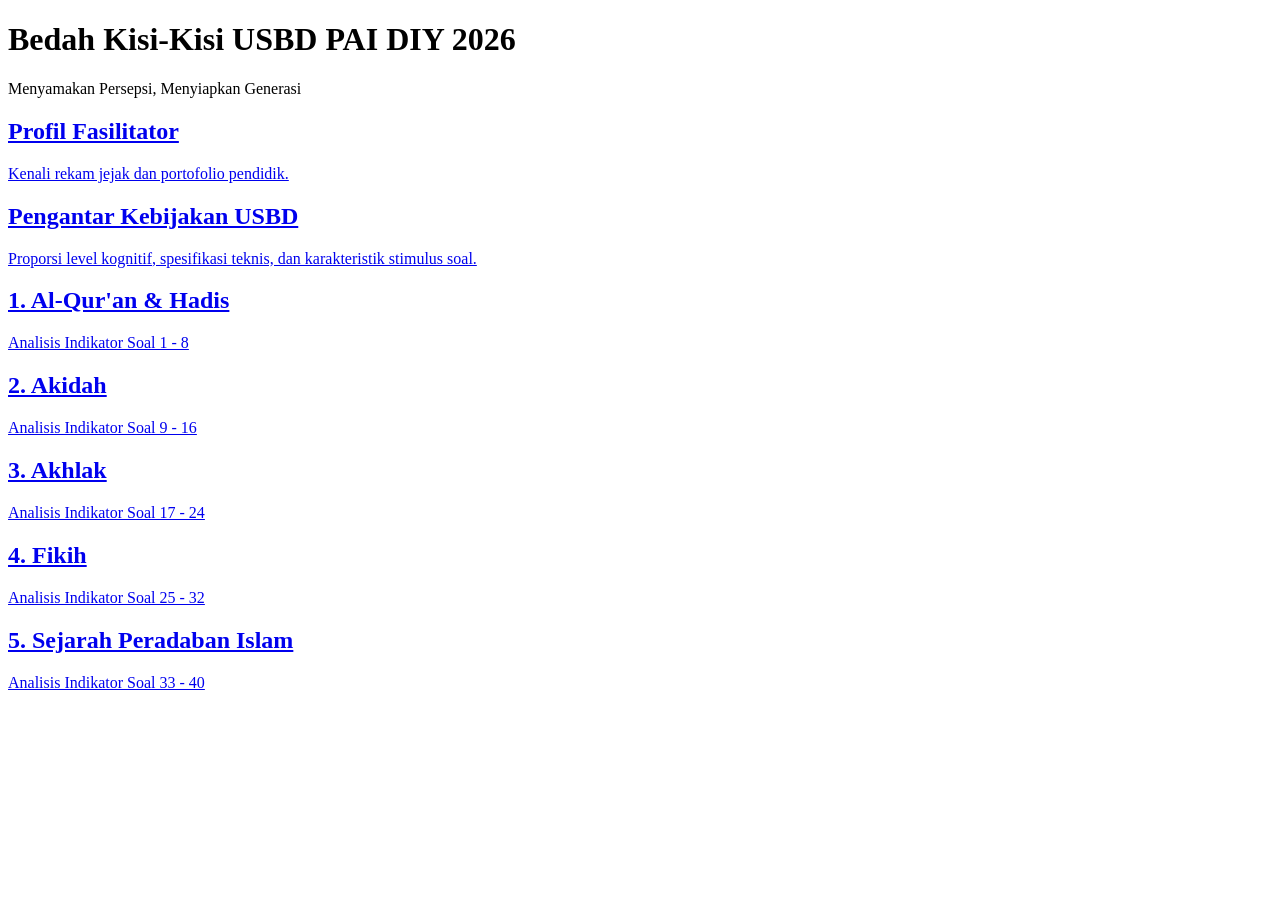
==== index.html @ 03d5493b "Create index.html" ====
<!DOCTYPE html>
<html lang="id">
<head>
    <meta charset="UTF-8">
    <meta name="viewport" content="width=device-width, initial-scale=1.0">
    <title>Portal Bedah Kisi-Kisi USBD PAI DIY 2026</title>
    <link rel="stylesheet" href="style.css">
</head>
<body>
    <div class="portal-container">
        <header class="portal-header">
            <h1>Bedah Kisi-Kisi USBD PAI DIY 2026</h1>
            <p>Menyamakan Persepsi, Menyiapkan Generasi</p>
        </header>

        <main class="menu-grid">
            <a href="profil.html" class="menu-card highlight">
                <h2>Profil Fasilitator</h2>
                <p>Kenali rekam jejak dan portofolio pendidik.</p>
            </a>
            <a href="pengantar.html" class="menu-card highlight">
                <h2>Pengantar Kebijakan USBD</h2>
                <p>Proporsi level kognitif, spesifikasi teknis, dan karakteristik stimulus soal.</p>
            </a>
            <a href="quran-hadis.html" class="menu-card">
                <h2>1. Al-Qur'an & Hadis</h2>
                <p>Analisis Indikator Soal 1 - 8</p>
            </a>
            <a href="akidah.html" class="menu-card">
                <h2>2. Akidah</h2>
                <p>Analisis Indikator Soal 9 - 16</p>
            </a>
            <a href="akhlak.html" class="menu-card">
                <h2>3. Akhlak</h2>
                <p>Analisis Indikator Soal 17 - 24</p>
            </a>
            <a href="fikih.html" class="menu-card">
                <h2>4. Fikih</h2>
                <p>Analisis Indikator Soal 25 - 32</p>
            </a>
            <a href="spi.html" class="menu-card">
                <h2>5. Sejarah Peradaban Islam</h2>
                <p>Analisis Indikator Soal 33 - 40</p>
            </a>
        </main>
    </div>
</body>
</html>
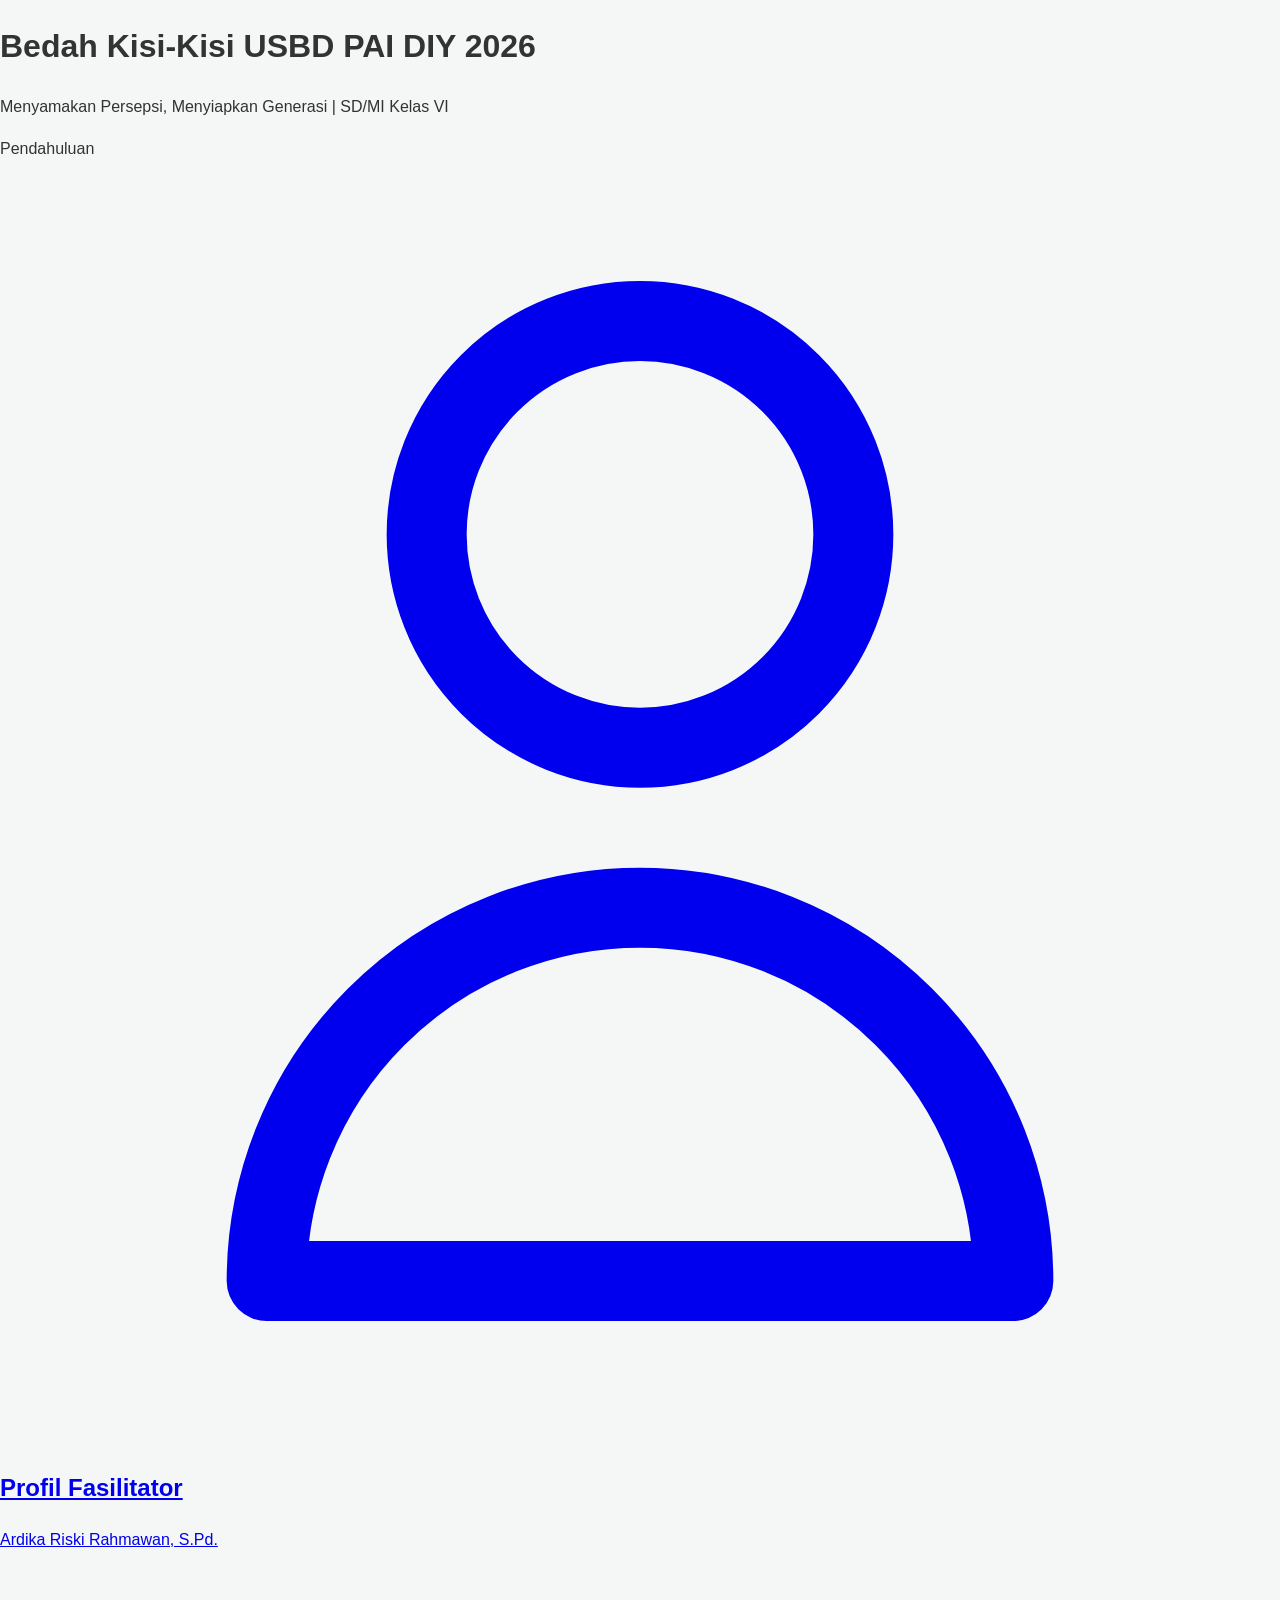
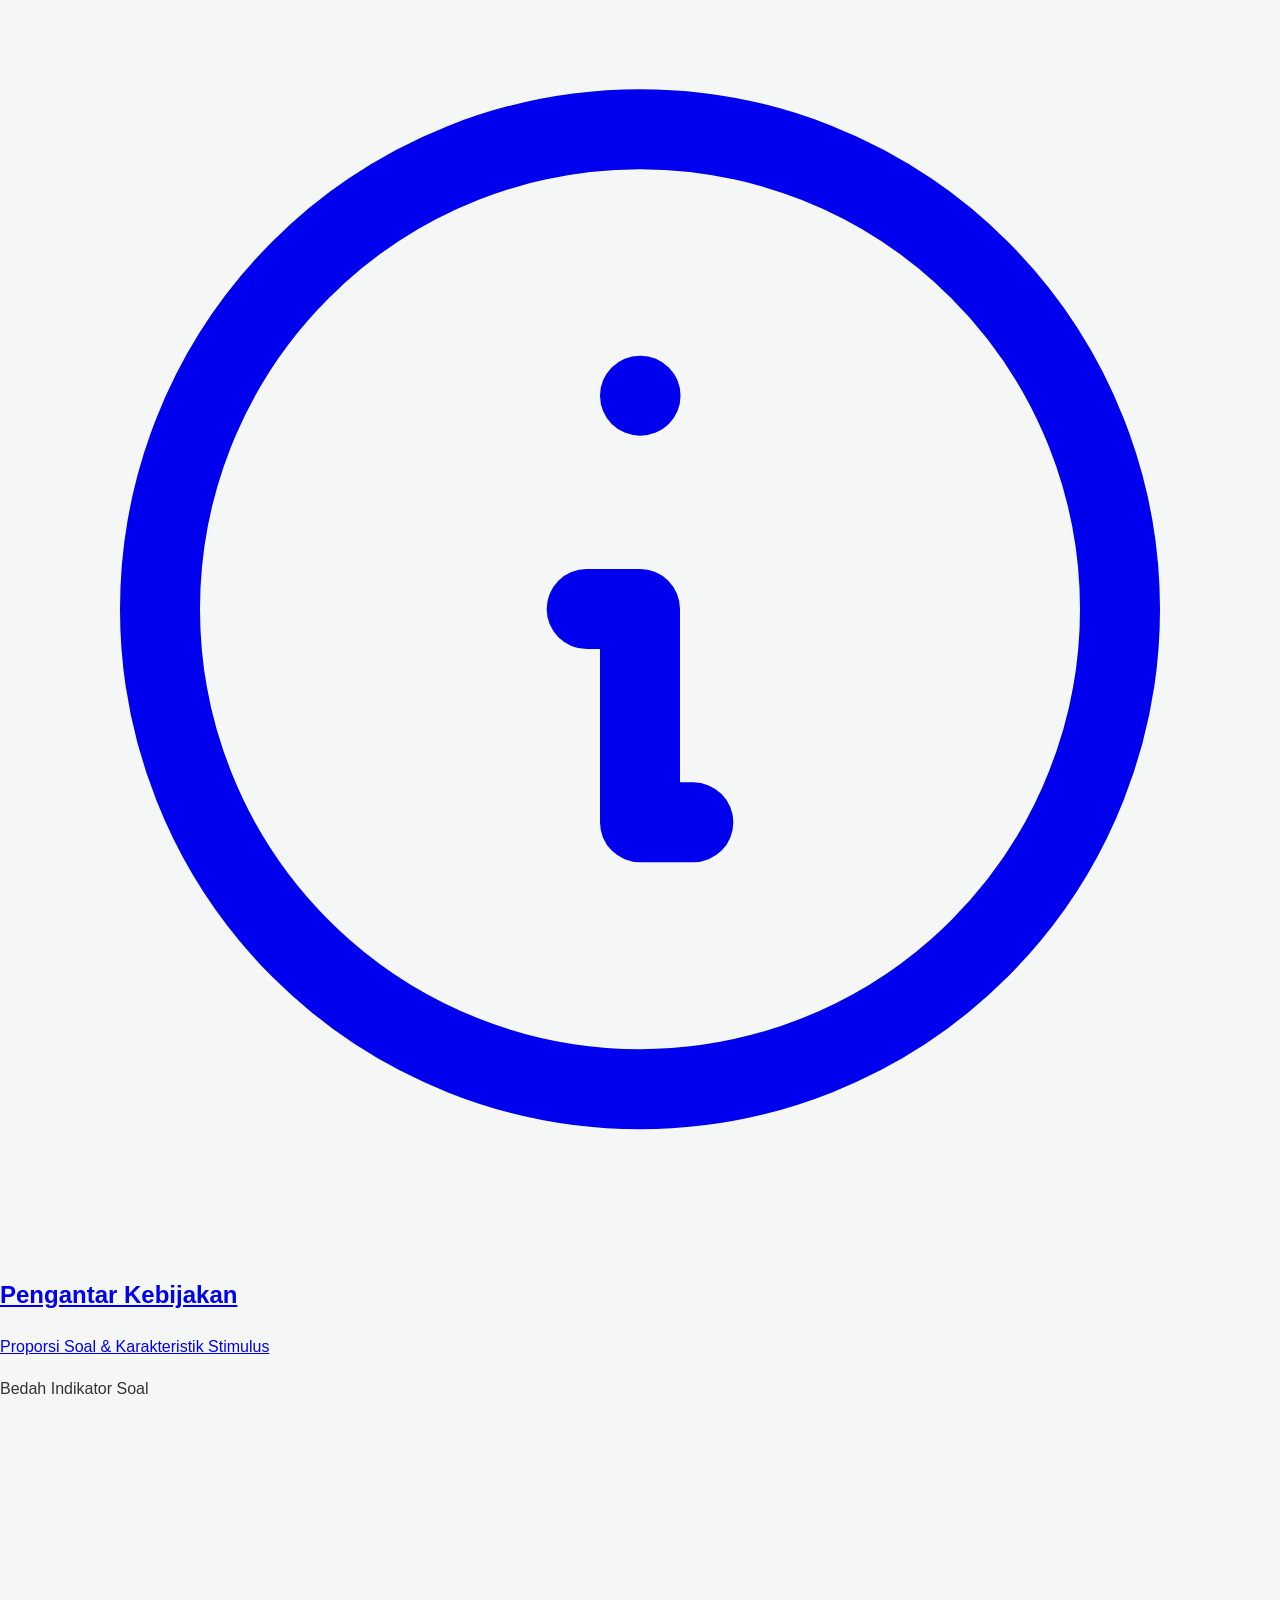
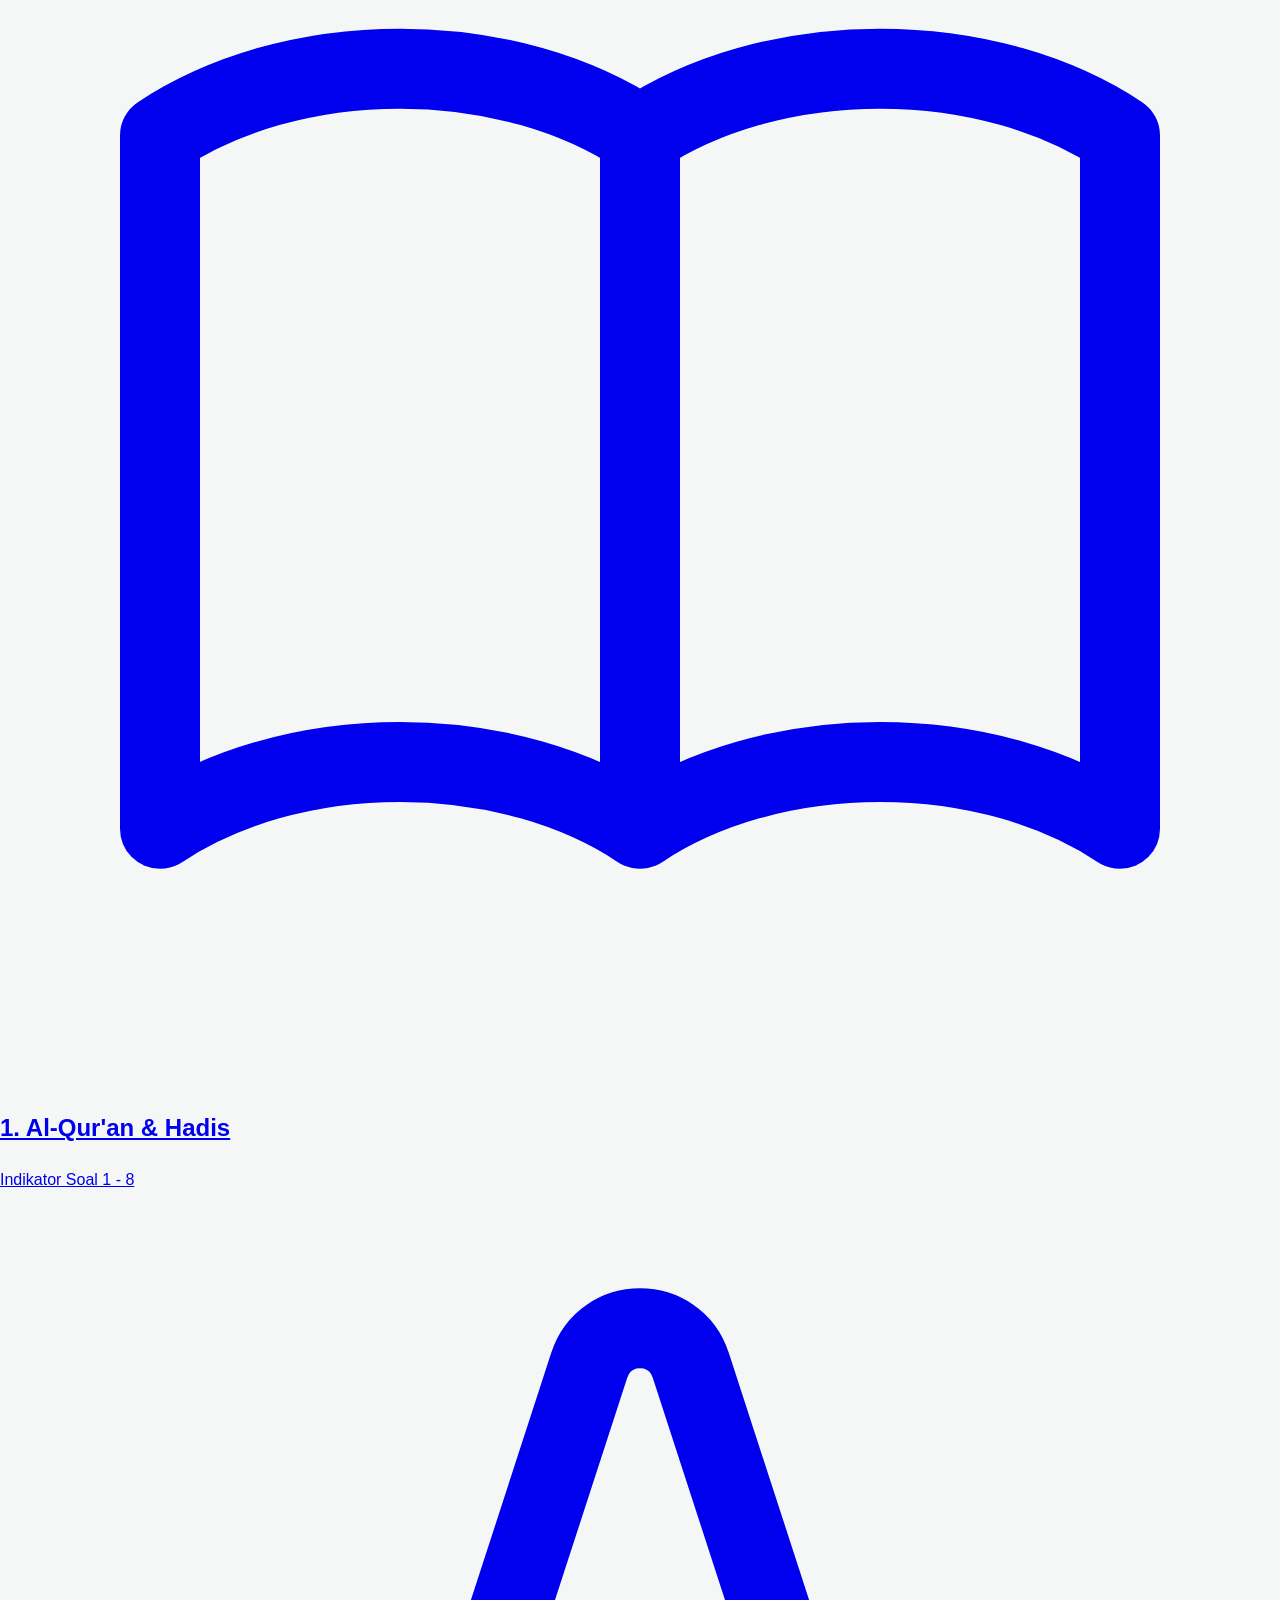
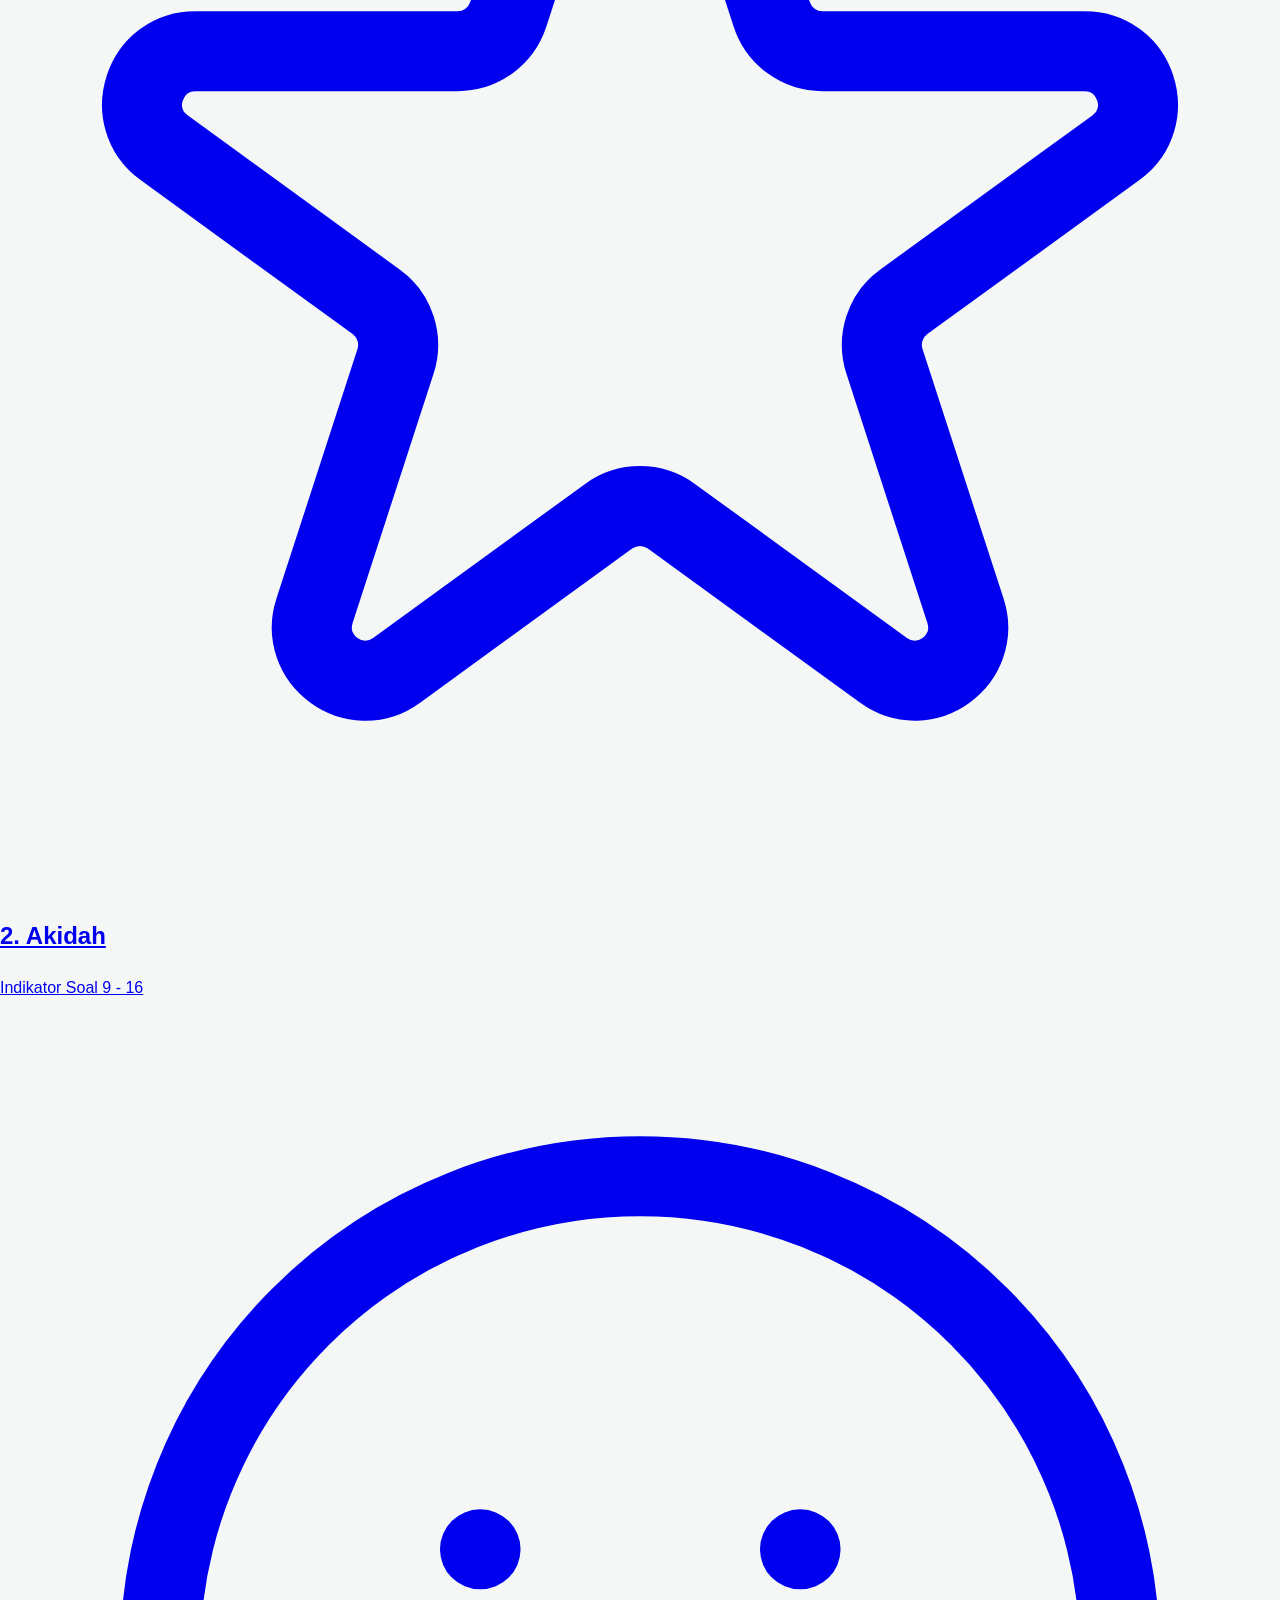
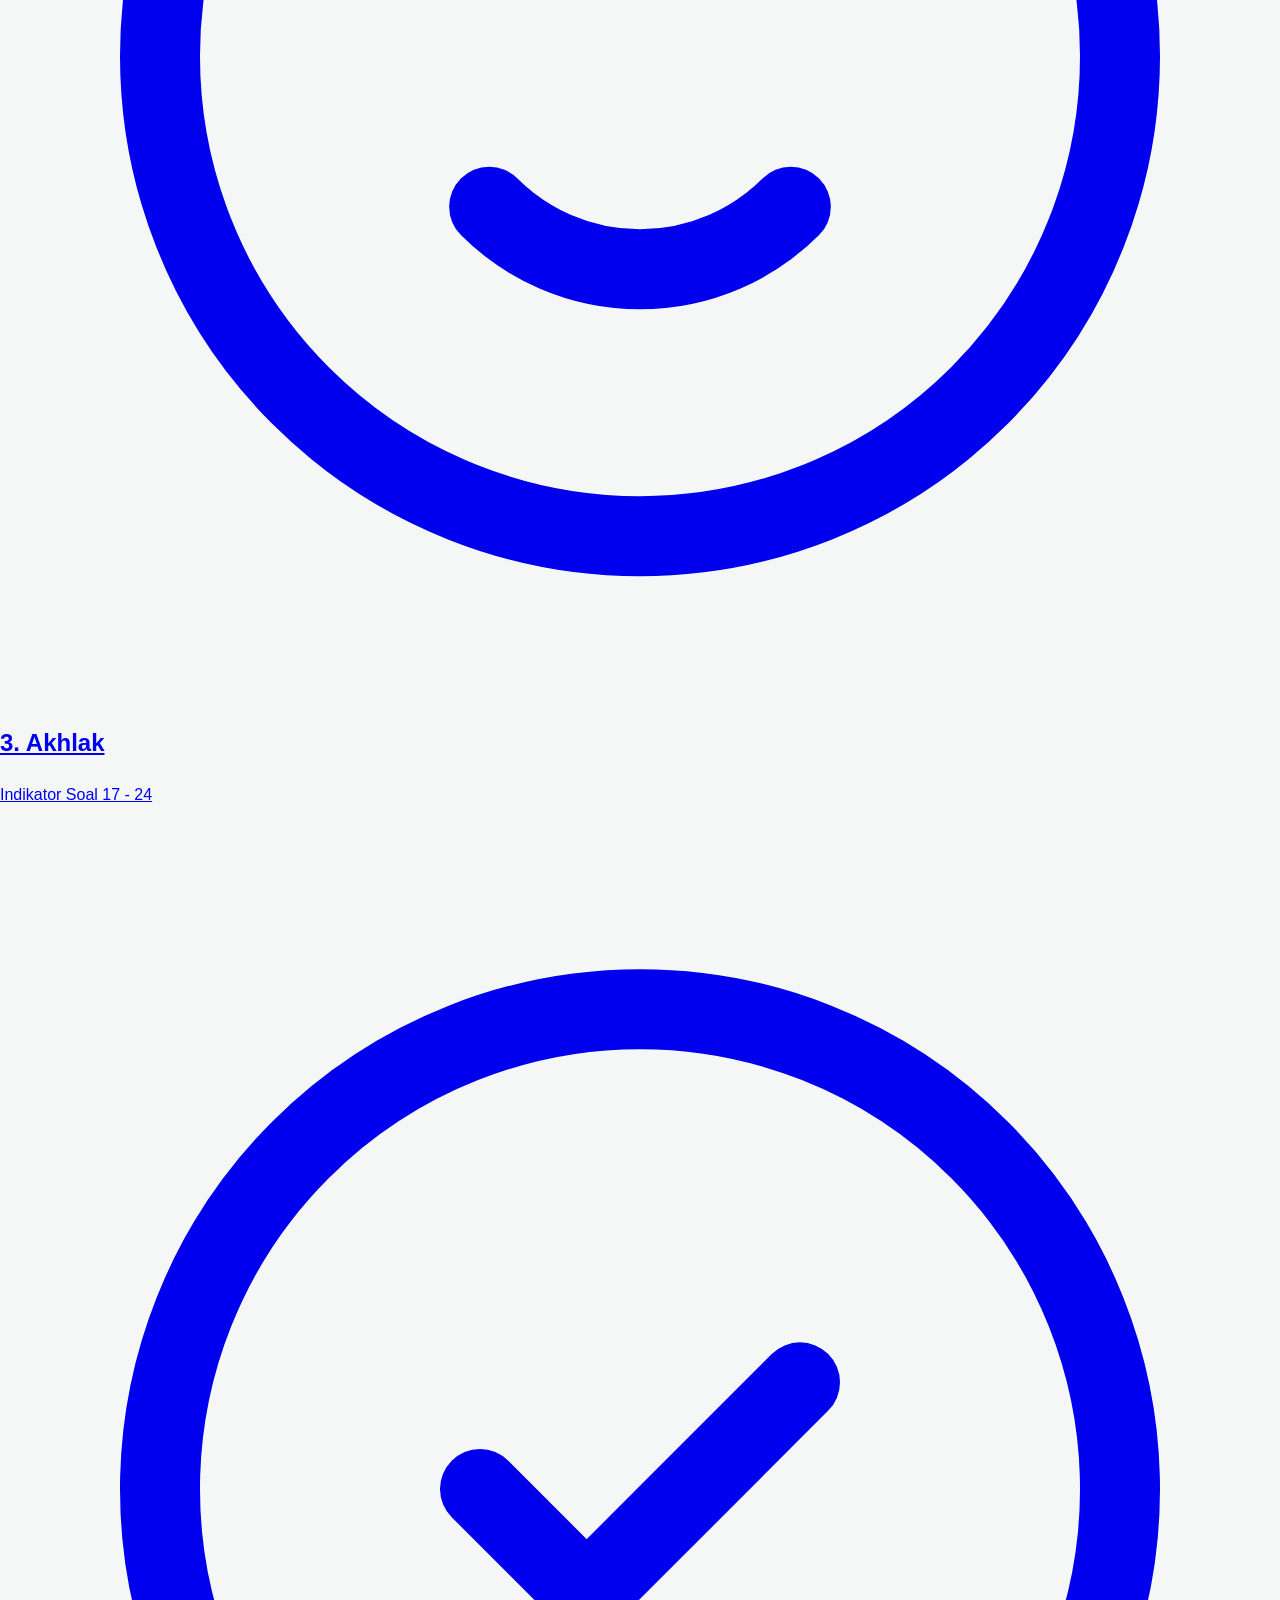
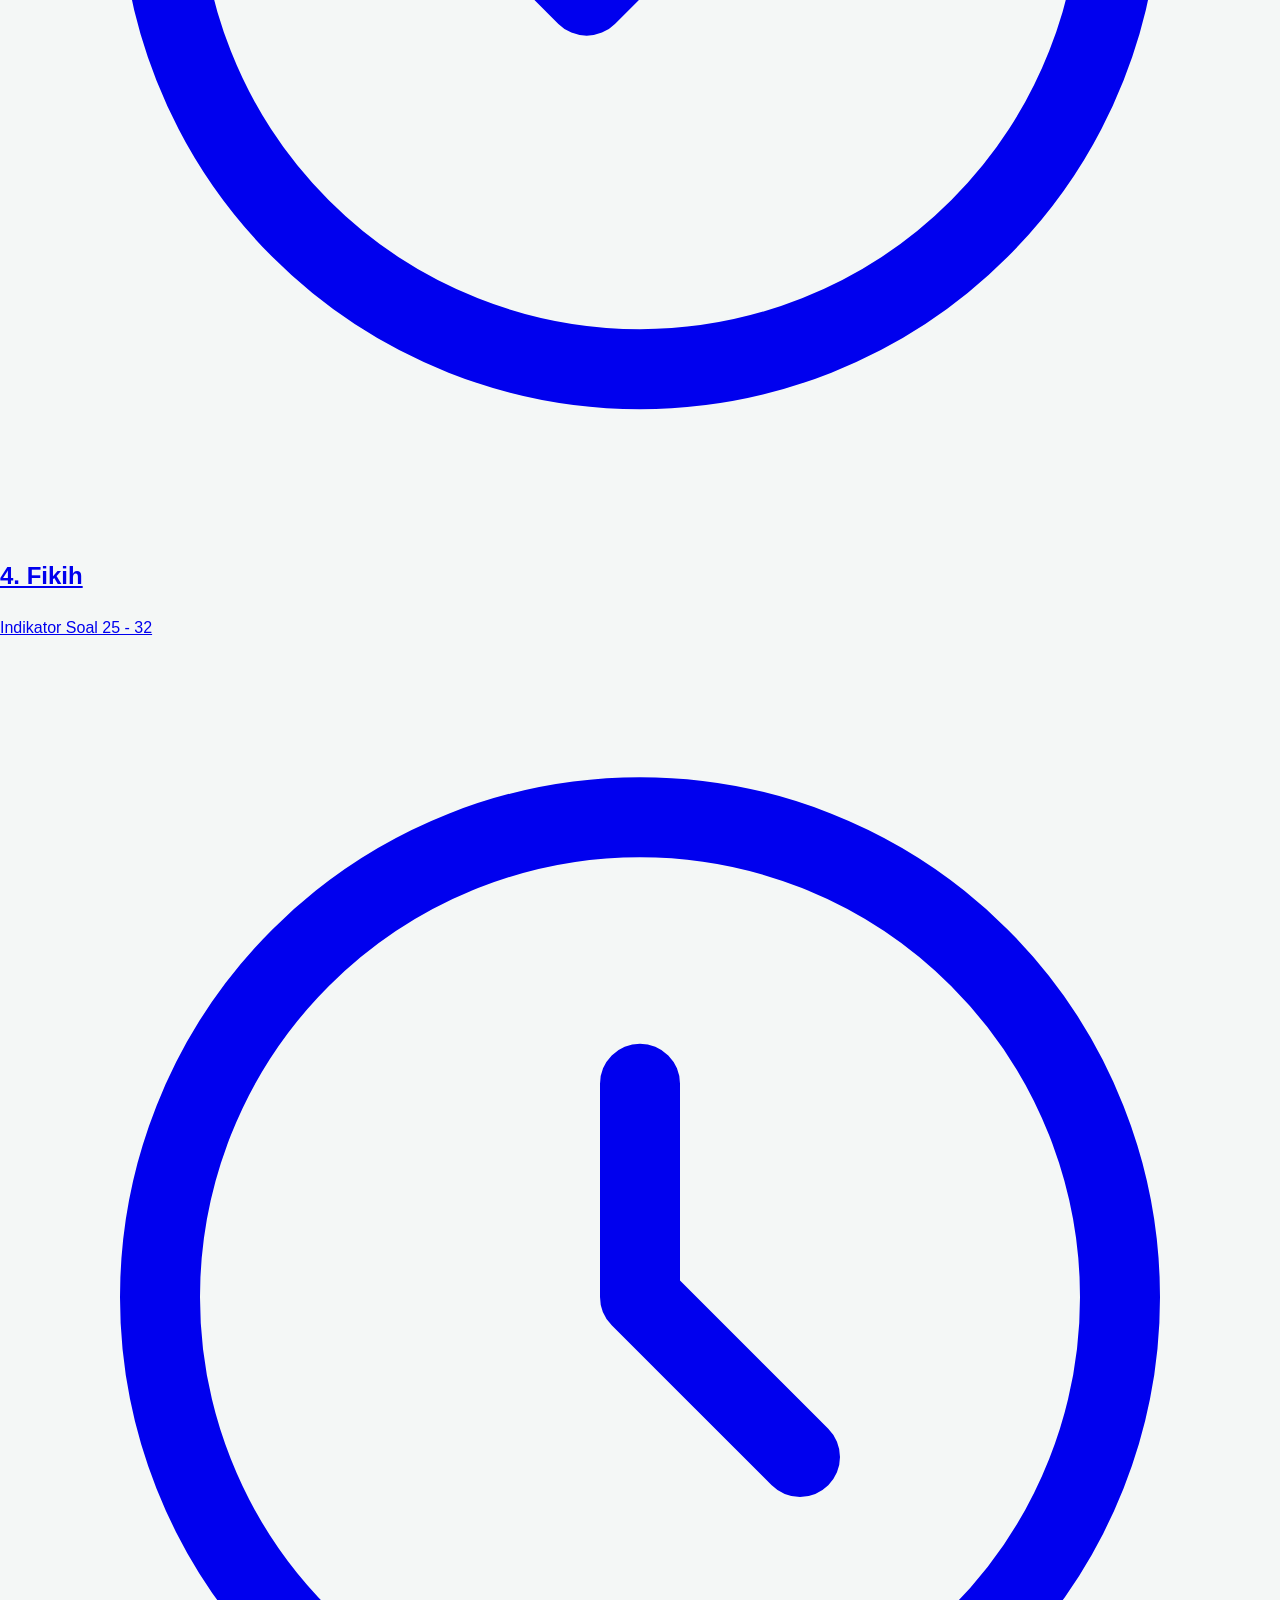
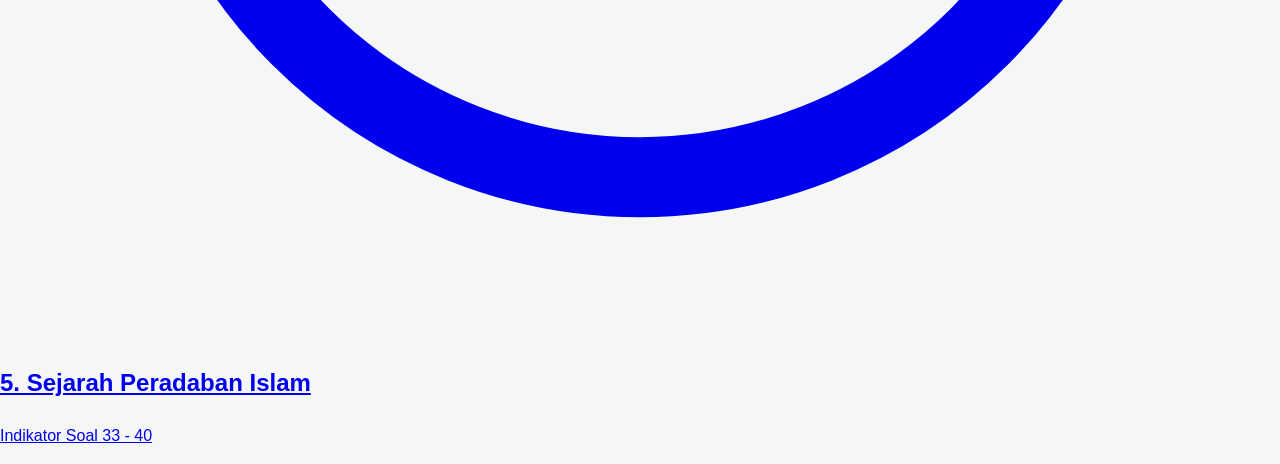
==== commit 746b6376: "Update index.html" ====
--- a/index.html
+++ b/index.html
@@ -7,42 +7,81 @@
     <link rel="stylesheet" href="style.css">
 </head>
 <body>
-    <div class="portal-container">
-        <header class="portal-header">
+    <main class="layar-presentasi">
+        <header class="kop-presentasi">
             <h1>Bedah Kisi-Kisi USBD PAI DIY 2026</h1>
-            <p>Menyamakan Persepsi, Menyiapkan Generasi</p>
+            <p>Menyamakan Persepsi, Menyiapkan Generasi | SD/MI Kelas VI</p>
         </header>
 
-        <main class="menu-grid">
-            <a href="profil.html" class="menu-card highlight">
-                <h2>Profil Fasilitator</h2>
-                <p>Kenali rekam jejak dan portofolio pendidik.</p>
-            </a>
-            <a href="pengantar.html" class="menu-card highlight">
-                <h2>Pengantar Kebijakan USBD</h2>
-                <p>Proporsi level kognitif, spesifikasi teknis, dan karakteristik stimulus soal.</p>
-            </a>
-            <a href="quran-hadis.html" class="menu-card">
-                <h2>1. Al-Qur'an & Hadis</h2>
-                <p>Analisis Indikator Soal 1 - 8</p>
-            </a>
-            <a href="akidah.html" class="menu-card">
-                <h2>2. Akidah</h2>
-                <p>Analisis Indikator Soal 9 - 16</p>
-            </a>
-            <a href="akhlak.html" class="menu-card">
-                <h2>3. Akhlak</h2>
-                <p>Analisis Indikator Soal 17 - 24</p>
-            </a>
-            <a href="fikih.html" class="menu-card">
-                <h2>4. Fikih</h2>
-                <p>Analisis Indikator Soal 25 - 32</p>
-            </a>
-            <a href="spi.html" class="menu-card">
-                <h2>5. Sejarah Peradaban Islam</h2>
-                <p>Analisis Indikator Soal 33 - 40</p>
-            </a>
-        </main>
-    </div>
+        <nav class="papan-navigasi">
+            <div class="kolom-menu">
+                <div class="label-kategori">Pendahuluan</div>
+                
+                <a href="profil.html" class="item-menu">
+                    <svg class="ikon-menu" fill="none" stroke="currentColor" viewBox="0 0 24 24"><path stroke-linecap="round" stroke-linejoin="round" stroke-width="1.5" d="M16 7a4 4 0 11-8 0 4 4 0 018 0zM12 14a7 7 0 00-7 7h14a7 7 0 00-7-7z"></path></svg>
+                    <div class="teks-menu">
+                        <h2>Profil Fasilitator</h2>
+                        <p>Ardika Riski Rahmawan, S.Pd.</p>
+                    </div>
+                </a>
+
+                <a href="pengantar.html" class="item-menu">
+                    <svg class="ikon-menu" fill="none" stroke="currentColor" viewBox="0 0 24 24"><path stroke-linecap="round" stroke-linejoin="round" stroke-width="1.5" d="M13 16h-1v-4h-1m1-4h.01M21 12a9 9 0 11-18 0 9 9 0 0118 0z"></path></svg>
+                    <div class="teks-menu">
+                        <h2>Pengantar Kebijakan</h2>
+                        <p>Proporsi Soal & Karakteristik Stimulus</p>
+                    </div>
+                </a>
+            </div>
+
+            <div class="kolom-menu">
+                <div class="label-kategori">Bedah Indikator Soal</div>
+
+                <a href="quran-hadis.html" class="item-menu">
+                    <svg class="ikon-menu" fill="none" stroke="currentColor" viewBox="0 0 24 24"><path stroke-linecap="round" stroke-linejoin="round" stroke-width="1.5" d="M12 6.253v13m0-13C10.832 5.477 9.246 5 7.5 5S4.168 5.477 3 6.253v13C4.168 18.477 5.754 18 7.5 18s3.332.477 4.5 1.253m0-13C13.168 5.477 14.754 5 16.5 5c1.747 0 3.332.477 4.5 1.253v13C19.832 18.477 18.247 18 16.5 18c-1.746 0-3.332.477-4.5 1.253"></path></svg>
+                    <div class="teks-menu">
+                        <h2>1. Al-Qur'an & Hadis</h2>
+                        <p>Indikator Soal 1 - 8</p>
+                    </div>
+                </a>
+
+                <a href="akidah.html" class="item-menu">
+                    <svg class="ikon-menu" fill="none" stroke="currentColor" viewBox="0 0 24 24"><path stroke-linecap="round" stroke-linejoin="round" stroke-width="1.5" d="M11.049 2.927c.3-.921 1.603-.921 1.902 0l1.519 4.674a1 1 0 00.95.69h4.915c.969 0 1.371 1.24.588 1.81l-3.976 2.888a1 1 0 00-.363 1.118l1.518 4.674c.3.922-.755 1.688-1.538 1.118l-3.976-2.888a1 1 0 00-1.176 0l-3.976 2.888c-.783.57-1.838-.197-1.538-1.118l1.518-4.674a1 1 0 00-.363-1.118l-3.976-2.888c-.784-.57-.38-1.81.588-1.81h4.914a1 1 0 00.951-.69l1.519-4.674z"></path></svg>
+                    <div class="teks-menu">
+                        <h2>2. Akidah</h2>
+                        <p>Indikator Soal 9 - 16</p>
+                    </div>
+                </a>
+
+                <a href="akhlak.html" class="item-menu">
+                    <svg class="ikon-menu" fill="none" stroke="currentColor" viewBox="0 0 24 24"><path stroke-linecap="round" stroke-linejoin="round" stroke-width="1.5" d="M14.828 14.828a4 4 0 01-5.656 0M9 10h.01M15 10h.01M21 12a9 9 0 11-18 0 9 9 0 0118 0z"></path></svg>
+                    <div class="teks-menu">
+                        <h2>3. Akhlak</h2>
+                        <p>Indikator Soal 17 - 24</p>
+                    </div>
+                </a>
+            </div>
+
+            <div class="kolom-menu">
+                <div class="label-kategori" style="visibility: hidden;">Lanjutan</div>
+
+                <a href="fikih.html" class="item-menu">
+                    <svg class="ikon-menu" fill="none" stroke="currentColor" viewBox="0 0 24 24"><path stroke-linecap="round" stroke-linejoin="round" stroke-width="1.5" d="M9 12l2 2 4-4m6 2a9 9 0 11-18 0 9 9 0 0118 0z"></path></svg>
+                    <div class="teks-menu">
+                        <h2>4. Fikih</h2>
+                        <p>Indikator Soal 25 - 32</p>
+                    </div>
+                </a>
+
+                <a href="spi.html" class="item-menu">
+                    <svg class="ikon-menu" fill="none" stroke="currentColor" viewBox="0 0 24 24"><path stroke-linecap="round" stroke-linejoin="round" stroke-width="1.5" d="M12 8v4l3 3m6-3a9 9 0 11-18 0 9 9 0 0118 0z"></path></svg>
+                    <div class="teks-menu">
+                        <h2>5. Sejarah Peradaban Islam</h2>
+                        <p>Indikator Soal 33 - 40</p>
+                    </div>
+                </a>
+            </div>
+        </nav>
+    </main>
 </body>
 </html>
--- a/style.css
+++ b/style.css
@@ -0,0 +1,127 @@
+:root {
+    --warna-utama: #1a5f7a;
+    --warna-aksen: #ffc107;
+    --teks-gelap: #333333;
+    --latar-terang: #f4f7f6;
+    --putih: #ffffff;
+}
+
+body {
+    font-family: 'Segoe UI', Tahoma, Geneva, Verdana, sans-serif;
+    background-color: var(--latar-terang);
+    color: var(--teks-gelap);
+    margin: 0;
+    padding: 0;
+    line-height: 1.6;
+}
+
+/* --- TATA LETAK PORTAL UTAMA --- */
+.portal-container {
+    max-width: 1000px;
+    margin: 0 auto;
+    padding: 40px 20px;
+}
+
+.portal-header {
+    text-align: center;
+    margin-bottom: 50px;
+}
+
+.portal-header h1 {
+    color: var(--warna-utama);
+    font-size: 2.5rem;
+    margin-bottom: 10px;
+}
+
+.portal-header p {
+    font-size: 1.2rem;
+    color: #666;
+    font-weight: 600;
+}
+
+.menu-grid {
+    display: grid;
+    grid-template-columns: repeat(auto-fit, minmax(300px, 1fr));
+    gap: 25px;
+}
+
+.menu-card {
+    background: var(--putih);
+    border-radius: 10px;
+    padding: 25px;
+    text-decoration: none;
+    color: inherit;
+    box-shadow: 0 4px 6px rgba(0,0,0,0.05);
+    transition: transform 0.3s ease, box-shadow 0.3s ease;
+    border-left: 5px solid var(--warna-utama);
+}
+
+.menu-card:hover {
+    transform: translateY(-5px);
+    box-shadow: 0 8px 15px rgba(0,0,0,0.1);
+}
+
+.menu-card h2 {
+    margin-top: 0;
+    font-size: 1.4rem;
+    color: var(--warna-utama);
+}
+
+.menu-card.highlight {
+    border-left-color: var(--warna-aksen);
+    background-color: #fffdf6;
+}
+
+/* --- TATA LETAK HALAMAN PRESENTASI --- */
+.presentasi-container {
+    max-width: 900px;
+    margin: 20px auto;
+    background: var(--putih);
+    border-radius: 12px;
+    box-shadow: 0 10px 20px rgba(0,0,0,0.1);
+    overflow: hidden;
+    position: relative;
+    min-height: 500px;
+}
+
+.slide {
+    display: none;
+    padding: 40px;
+    animation: fadeIn 0.5s;
+}
+
+.slide.aktif {
+    display: block;
+}
+
+@keyframes fadeIn {
+    from { opacity: 0; transform: translateY(10px); }
+    to { opacity: 1; transform: translateY(0); }
+}
+
+/* Navigasi Presentasi */
+.navigasi-bawah {
+    display: flex;
+    justify-content: space-between;
+    padding: 20px 40px;
+    background: #f8f9fa;
+    border-top: 1px solid #eee;
+}
+
+.tombol-nav {
+    background: var(--warna-utama);
+    color: var(--putih);
+    border: none;
+    padding: 10px 20px;
+    border-radius: 5px;
+    cursor: pointer;
+    font-size: 1rem;
+}
+
+.tombol-nav:hover {
+    background: #134659;
+}
+
+.tombol-kembali {
+    background: #dc3545;
+}
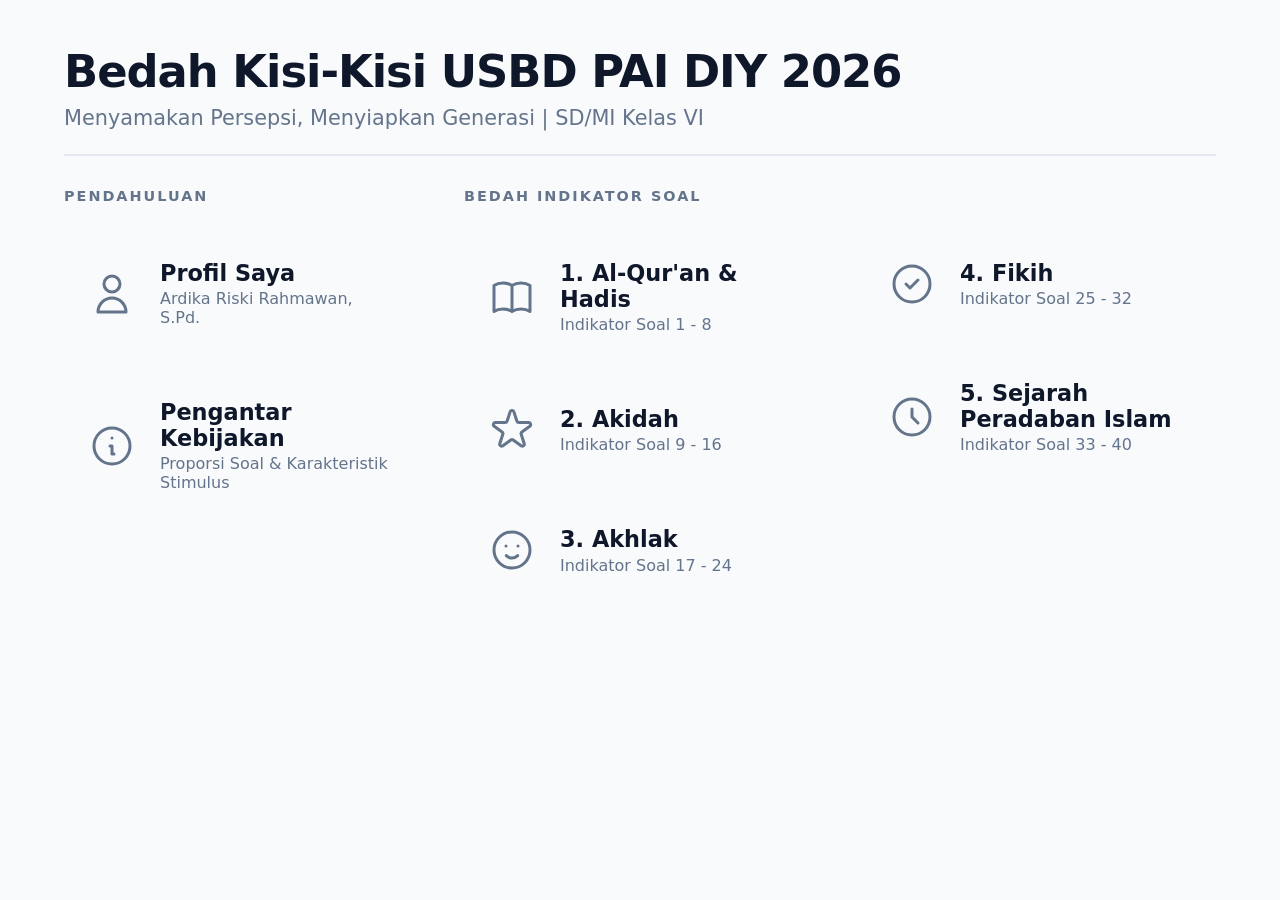
==== commit ad20e07e: "Update index.html" ====
--- a/index.html
+++ b/index.html
@@ -20,7 +20,7 @@
                 <a href="profil.html" class="item-menu">
                     <svg class="ikon-menu" fill="none" stroke="currentColor" viewBox="0 0 24 24"><path stroke-linecap="round" stroke-linejoin="round" stroke-width="1.5" d="M16 7a4 4 0 11-8 0 4 4 0 018 0zM12 14a7 7 0 00-7 7h14a7 7 0 00-7-7z"></path></svg>
                     <div class="teks-menu">
-                        <h2>Profil Fasilitator</h2>
+                        <h2>Profil Saya</h2>
                         <p>Ardika Riski Rahmawan, S.Pd.</p>
                     </div>
                 </a>
--- a/style.css
+++ b/style.css
@@ -1,127 +1,297 @@
+/* --- PENGATURAN GLOBAL & KUNCI LAYAR PENUH --- */
 :root {
-    --warna-utama: #1a5f7a;
-    --warna-aksen: #ffc107;
-    --teks-gelap: #333333;
-    --latar-terang: #f4f7f6;
-    --putih: #ffffff;
-}
-
-body {
-    font-family: 'Segoe UI', Tahoma, Geneva, Verdana, sans-serif;
-    background-color: var(--latar-terang);
-    color: var(--teks-gelap);
+    --latar-utama: #f8fafc; /* Abu-abu kebiruan sangat terang, bersih & sejuk */
+    --teks-primer: #0f172a; /* Biru dongker pekat untuk keterbacaan tinggi */
+    --teks-sekunder: #64748b;
+    --aksen-warna: #0ea5e9; /* Biru langit modern */
+    --putih-bersih: #ffffff;
+}
+
+* {
+    box-sizing: border-box;
     margin: 0;
     padding: 0;
-    line-height: 1.6;
-}
-
-/* --- TATA LETAK PORTAL UTAMA --- */
-.portal-container {
-    max-width: 1000px;
-    margin: 0 auto;
-    padding: 40px 20px;
-}
-
-.portal-header {
-    text-align: center;
-    margin-bottom: 50px;
-}
-
-.portal-header h1 {
-    color: var(--warna-utama);
-    font-size: 2.5rem;
-    margin-bottom: 10px;
-}
-
-.portal-header p {
-    font-size: 1.2rem;
-    color: #666;
-    font-weight: 600;
-}
-
-.menu-grid {
+}
+
+body, html {
+    font-family: 'Segoe UI', system-ui, -apple-system, sans-serif;
+    background-color: var(--latar-utama);
+    color: var(--teks-primer);
+    width: 100%;
+    height: 100vh; /* Mengunci tinggi tepat 100% layar */
+    overflow: hidden; /* Mematikan fungsi scroll secara total */
+    display: flex;
+    justify-content: center;
+    align-items: center;
+}
+
+/* --- WADAH PRESENTASI --- */
+.layar-presentasi {
+    width: 90%;
+    max-width: 1400px;
+    height: 90vh;
+    display: flex;
+    flex-direction: column;
+    justify-content: space-between;
+}
+
+/* --- KOP / HEADER --- */
+.kop-presentasi {
+    text-align: left;
+    margin-bottom: 2rem;
+    padding-bottom: 1.5rem;
+    border-bottom: 2px solid #e2e8f0;
+}
+
+.kop-presentasi h1 {
+    font-size: 2.8rem;
+    font-weight: 800;
+    letter-spacing: -1px;
+    margin-bottom: 0.5rem;
+    color: var(--teks-primer);
+}
+
+.kop-presentasi p {
+    font-size: 1.3rem;
+    color: var(--teks-sekunder);
+    font-weight: 500;
+}
+
+/* --- PAPAN NAVIGASI (GRID 3 KOLOM) --- */
+.papan-navigasi {
     display: grid;
-    grid-template-columns: repeat(auto-fit, minmax(300px, 1fr));
-    gap: 25px;
-}
-
-.menu-card {
-    background: var(--putih);
-    border-radius: 10px;
-    padding: 25px;
+    grid-template-columns: repeat(3, 1fr);
+    gap: 3rem;
+    flex-grow: 1;
+}
+
+.kolom-menu {
+    display: flex;
+    flex-direction: column;
+    gap: 1.5rem;
+}
+
+.label-kategori {
+    font-size: 0.9rem;
+    text-transform: uppercase;
+    letter-spacing: 2px;
+    color: var(--teks-sekunder);
+    font-weight: 700;
+    margin-bottom: 0.5rem;
+}
+
+/* --- DESAIN MENU MINIMALIS & MELAYANG --- */
+.item-menu {
+    display: flex;
+    align-items: center;
     text-decoration: none;
     color: inherit;
-    box-shadow: 0 4px 6px rgba(0,0,0,0.05);
-    transition: transform 0.3s ease, box-shadow 0.3s ease;
-    border-left: 5px solid var(--warna-utama);
-}
-
-.menu-card:hover {
-    transform: translateY(-5px);
-    box-shadow: 0 8px 15px rgba(0,0,0,0.1);
-}
-
-.menu-card h2 {
-    margin-top: 0;
+    padding: 1.5rem;
+    border-radius: 16px;
+    background: transparent;
+    transition: all 0.3s cubic-bezier(0.4, 0, 0.2, 1);
+}
+
+/* Efek saat disorot kursor (Hover) */
+.item-menu:hover {
+    background: var(--putih-bersih);
+    box-shadow: 0 20px 40px -15px rgba(0, 0, 0, 0.05);
+    transform: translateY(-4px);
+}
+
+.item-menu:hover .ikon-menu {
+    color: var(--aksen-warna);
+    transform: scale(1.1);
+}
+
+/* --- IKON & TIPOGRAFI TEKS MENU --- */
+.ikon-menu {
+    width: 48px;
+    height: 48px;
+    color: var(--teks-sekunder);
+    margin-right: 1.5rem;
+    transition: all 0.3s ease;
+    flex-shrink: 0;
+}
+
+.teks-menu {
+    display: flex;
+    flex-direction: column;
+}
+
+.teks-menu h2 {
     font-size: 1.4rem;
+    font-weight: 700;
+    margin-bottom: 0.2rem;
+}
+
+.teks-menu p {
+    font-size: 1rem;
+    color: var(--teks-sekunder);
+}
+/* --- TATA LETAK SALINDIA PRESENTASI --- */
+.area-salindia {
+    flex-grow: 1;
+    display: flex;
+    align-items: center;
+    justify-content: center;
+    position: relative;
+}
+
+.salindia {
+    display: none;
+    width: 100%;
+    animation: munculHalus 0.4s ease-out forwards;
+}
+
+.salindia.aktif {
+    display: block;
+}
+
+@keyframes munculHalus {
+    from { opacity: 0; transform: translateY(15px); }
+    to { opacity: 1; transform: translateY(0); }
+}
+
+/* Tipografi Salindia */
+.judul-salindia {
+    font-size: 4rem;
     color: var(--warna-utama);
-}
-
-.menu-card.highlight {
-    border-left-color: var(--warna-aksen);
-    background-color: #fffdf6;
-}
-
-/* --- TATA LETAK HALAMAN PRESENTASI --- */
-.presentasi-container {
-    max-width: 900px;
-    margin: 20px auto;
-    background: var(--putih);
-    border-radius: 12px;
-    box-shadow: 0 10px 20px rgba(0,0,0,0.1);
-    overflow: hidden;
-    position: relative;
-    min-height: 500px;
-}
-
-.slide {
-    display: none;
-    padding: 40px;
-    animation: fadeIn 0.5s;
-}
-
-.slide.aktif {
-    display: block;
-}
-
-@keyframes fadeIn {
-    from { opacity: 0; transform: translateY(10px); }
-    to { opacity: 1; transform: translateY(0); }
-}
-
-/* Navigasi Presentasi */
-.navigasi-bawah {
+    margin-bottom: 1rem;
+}
+
+.deskripsi-salindia {
+    font-size: 1.5rem;
+    color: var(--teks-sekunder);
+}
+
+.kop-salindia {
+    margin-bottom: 2rem;
+    display: flex;
+    gap: 1rem;
+}
+
+.kapsul-indikator {
+    background: var(--warna-utama);
+    color: var(--putih-bersih);
+    padding: 0.5rem 1.2rem;
+    border-radius: 50px;
+    font-weight: 600;
+}
+
+.kapsul-level {
+    background: #e2e8f0;
+    color: var(--teks-primer);
+    padding: 0.5rem 1.2rem;
+    border-radius: 50px;
+    font-weight: 600;
+}
+
+.kapsul-level.HOTS {
+    background: #fef08a;
+    color: #854d0e;
+}
+
+.materi-salindia {
+    font-size: 2.5rem;
+    margin-bottom: 2rem;
+    color: var(--teks-primer);
+}
+
+/* Grid Konten 2 Kolom */
+.grid-konten {
+    display: grid;
+    grid-template-columns: 1fr 1.2fr;
+    gap: 2rem;
+}
+
+.kartu-info, .kartu-trik {
+    background: var(--putih-bersih);
+    padding: 2rem;
+    border-radius: 16px;
+    box-shadow: 0 10px 30px rgba(0,0,0,0.03);
+    border: 1px solid #f1f5f9;
+}
+
+.kartu-trik {
+    background: #f0fdf4;
+    border-color: #bbf7d0;
+}
+
+.kartu-info h3, .kartu-trik h3 {
+    font-size: 1.3rem;
+    margin-bottom: 1rem;
+    color: var(--warna-utama);
+}
+
+.kartu-info p, .kartu-trik ul {
+    font-size: 1.15rem;
+    line-height: 1.7;
+}
+
+.kartu-trik ul {
+    padding-left: 1.5rem;
+}
+
+.kartu-trik li {
+    margin-bottom: 0.8rem;
+}
+
+.peringatan {
+    margin-top: 1rem;
+    padding: 1rem;
+    background: #fee2e2;
+    border-radius: 8px;
+    color: #991b1b;
+}
+
+/* --- KENDALI NAVIGASI BAWAH --- */
+.kendali-presentasi {
     display: flex;
     justify-content: space-between;
-    padding: 20px 40px;
-    background: #f8f9fa;
-    border-top: 1px solid #eee;
-}
-
-.tombol-nav {
-    background: var(--warna-utama);
-    color: var(--putih);
-    border: none;
-    padding: 10px 20px;
-    border-radius: 5px;
+    align-items: center;
+    padding-top: 2rem;
+    border-top: 2px solid #e2e8f0;
+}
+
+.tombol-menu {
+    display: flex;
+    align-items: center;
+    gap: 0.5rem;
+    text-decoration: none;
+    color: var(--teks-sekunder);
+    font-weight: 600;
+    transition: color 0.2s;
+}
+
+.tombol-menu:hover {
+    color: var(--warna-utama);
+}
+
+.grup-navigasi {
+    display: flex;
+    align-items: center;
+    gap: 1.5rem;
+}
+
+.tombol-arah {
+    background: var(--putih-bersih);
+    border: 1px solid #cbd5e1;
+    padding: 0.6rem 1.2rem;
+    border-radius: 8px;
     cursor: pointer;
-    font-size: 1rem;
-}
-
-.tombol-nav:hover {
-    background: #134659;
-}
-
-.tombol-kembali {
-    background: #dc3545;
-}
+    font-weight: 600;
+    color: var(--teks-primer);
+    transition: all 0.2s;
+}
+
+.tombol-arah:hover {
+    background: #f8fafc;
+    border-color: var(--teks-sekunder);
+}
+
+.penunjuk-halaman {
+    font-weight: 700;
+    color: var(--teks-sekunder);
+    font-variant-numeric: tabular-nums;
+}
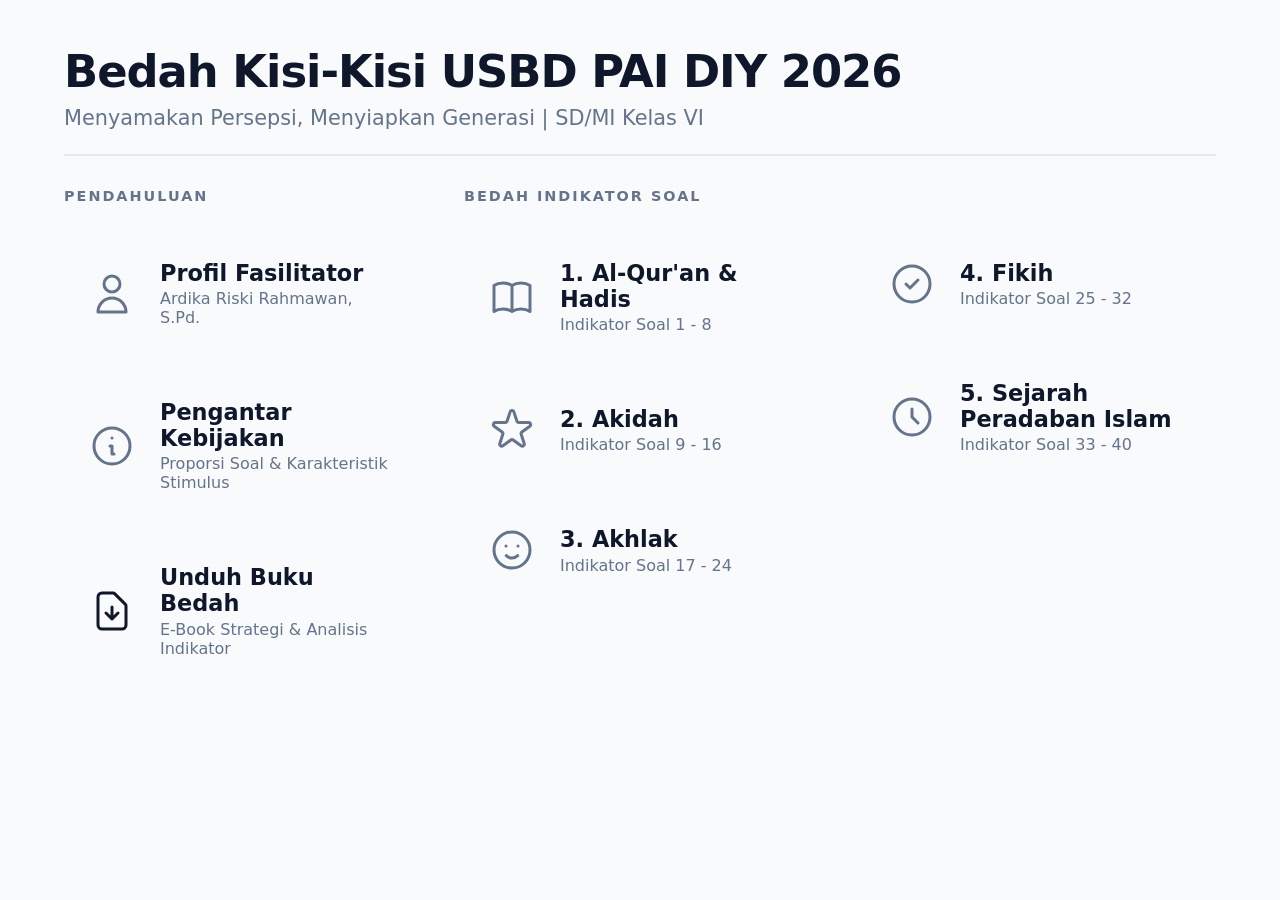
==== commit e6e6d7c2: "Update index.html" ====
--- a/index.html
+++ b/index.html
@@ -20,7 +20,7 @@
                 <a href="profil.html" class="item-menu">
                     <svg class="ikon-menu" fill="none" stroke="currentColor" viewBox="0 0 24 24"><path stroke-linecap="round" stroke-linejoin="round" stroke-width="1.5" d="M16 7a4 4 0 11-8 0 4 4 0 018 0zM12 14a7 7 0 00-7 7h14a7 7 0 00-7-7z"></path></svg>
                     <div class="teks-menu">
-                        <h2>Profil Saya</h2>
+                        <h2>Profil Fasilitator</h2>
                         <p>Ardika Riski Rahmawan, S.Pd.</p>
                     </div>
                 </a>
@@ -30,6 +30,14 @@
                     <div class="teks-menu">
                         <h2>Pengantar Kebijakan</h2>
                         <p>Proporsi Soal & Karakteristik Stimulus</p>
+                    </div>
+                </a>
+
+                <a href="https://drive.google.com/uc?export=download&id=1z1nxdw_zQxx8e-hOt23k5U8AkH9czPIu" class="item-menu" style="border-left: 4px solid var(--warna-sukses);">
+                    <svg class="ikon-menu" style="color: var(--warna-sukses);" fill="none" stroke="currentColor" viewBox="0 0 24 24"><path stroke-linecap="round" stroke-linejoin="round" stroke-width="1.5" d="M12 10v6m0 0l-3-3m3 3l3-3m2 8H7a2 2 0 01-2-2V5a2 2 0 012-2h5.586a1 1 0 01.707.293l5.414 5.414a1 1 0 01.293.707V19a2 2 0 01-2 2z"></path></svg>
+                    <div class="teks-menu">
+                        <h2>Unduh Buku Bedah</h2>
+                        <p>E-Book Strategi & Analisis Indikator</p>
                     </div>
                 </a>
             </div>
--- a/style.css
+++ b/style.css
@@ -1,5 +1,6 @@
 /* --- PENGATURAN GLOBAL & KUNCI LAYAR PENUH --- */
 :root {
+    --warna-utama: #1a5f7a;
     --latar-utama: #f8fafc; /* Abu-abu kebiruan sangat terang, bersih & sejuk */
     --teks-primer: #0f172a; /* Biru dongker pekat untuk keterbacaan tinggi */
     --teks-sekunder: #64748b;
@@ -295,3 +296,116 @@
     color: var(--teks-sekunder);
     font-variant-numeric: tabular-nums;
 }
+/* --- TAMPILAN KHUSUS HALAMAN PROFIL --- */
+.grid-profil {
+    display: grid;
+    grid-template-columns: 350px 1fr;
+    gap: 4rem;
+    align-items: start;
+}
+
+/* --- PENGATURAN FOTO PROPORSIONAL --- */
+.kartu-foto {
+    display: flex;
+    flex-direction: column;
+    align-items: center;
+    justify-content: center;
+    height: 100%; /* Mengisi penuh kolom kiri */
+    background: transparent;
+}
+
+.wadah-foto-proporsional {
+    /* Mengunci tinggi foto maksimal 55% dari tinggi layar */
+    /* Ini memastikan foto cukup besar tapi tidak memicu scroll */
+    height: 55vh; 
+    width: auto;
+    display: flex;
+    align-items: flex-end;
+    margin-bottom: 2rem;
+}
+
+.wadah-foto-proporsional img {
+    height: 100%; /* Mengikuti tinggi wadah */
+    width: auto;   /* Menjaga proporsi lebar agar tidak gepeng */
+    object-fit: contain;
+    /* Memberikan efek bayangan lembut sesuai siluet tubuh */
+    filter: drop-shadow(0 20px 40px rgba(0,0,0,0.15));
+}
+
+.identitas-visual {
+    text-align: center;
+}
+
+.nama-profil {
+    font-size: 2.2rem;
+    font-weight: 800;
+    color: var(--teks-primer);
+    margin-bottom: 0.5rem;
+    line-height: 1.2;
+}
+
+.tagline-profil {
+    display: inline-block;
+    background: var(--warna-utama);
+    color: var(--putih-bersih);
+    padding: 0.5rem 1.5rem;
+    border-radius: 50px;
+    font-weight: 600;
+    font-size: 1.1rem;
+    margin-bottom: 1rem;
+}
+
+.kontak-mini {
+    display: flex;
+    align-items: center;
+    justify-content: center;
+    gap: 0.5rem;
+    color: var(--teks-sekunder);
+    font-size: 0.95rem;
+}
+
+.ikon-kecil {
+    width: 18px;
+    height: 18px;
+}
+
+/* Detail Konten Kanan */
+.blok-info {
+    margin-bottom: 2.5rem;
+}
+
+.daftar-minimalis {
+    list-style: none;
+}
+
+.daftar-minimalis li {
+    font-size: 1.2rem;
+    margin-bottom: 0.8rem;
+    position: relative;
+    padding-left: 1.5rem;
+}
+
+.daftar-minimalis li::before {
+    content: "•";
+    color: var(--aksen-warna);
+    position: absolute;
+    left: 0;
+    font-weight: bold;
+}
+
+.tahun {
+    color: var(--teks-sekunder);
+    font-size: 1rem;
+    font-weight: normal;
+}
+
+.kartu-motto {
+    margin-top: 3rem;
+    padding: 1.5rem 2rem;
+    background: linear-gradient(135deg, var(--warna-utama), #075985);
+    border-radius: 16px;
+    color: var(--putih-bersih);
+    font-style: italic;
+    font-size: 1.2rem;
+    text-align: center;
+}
